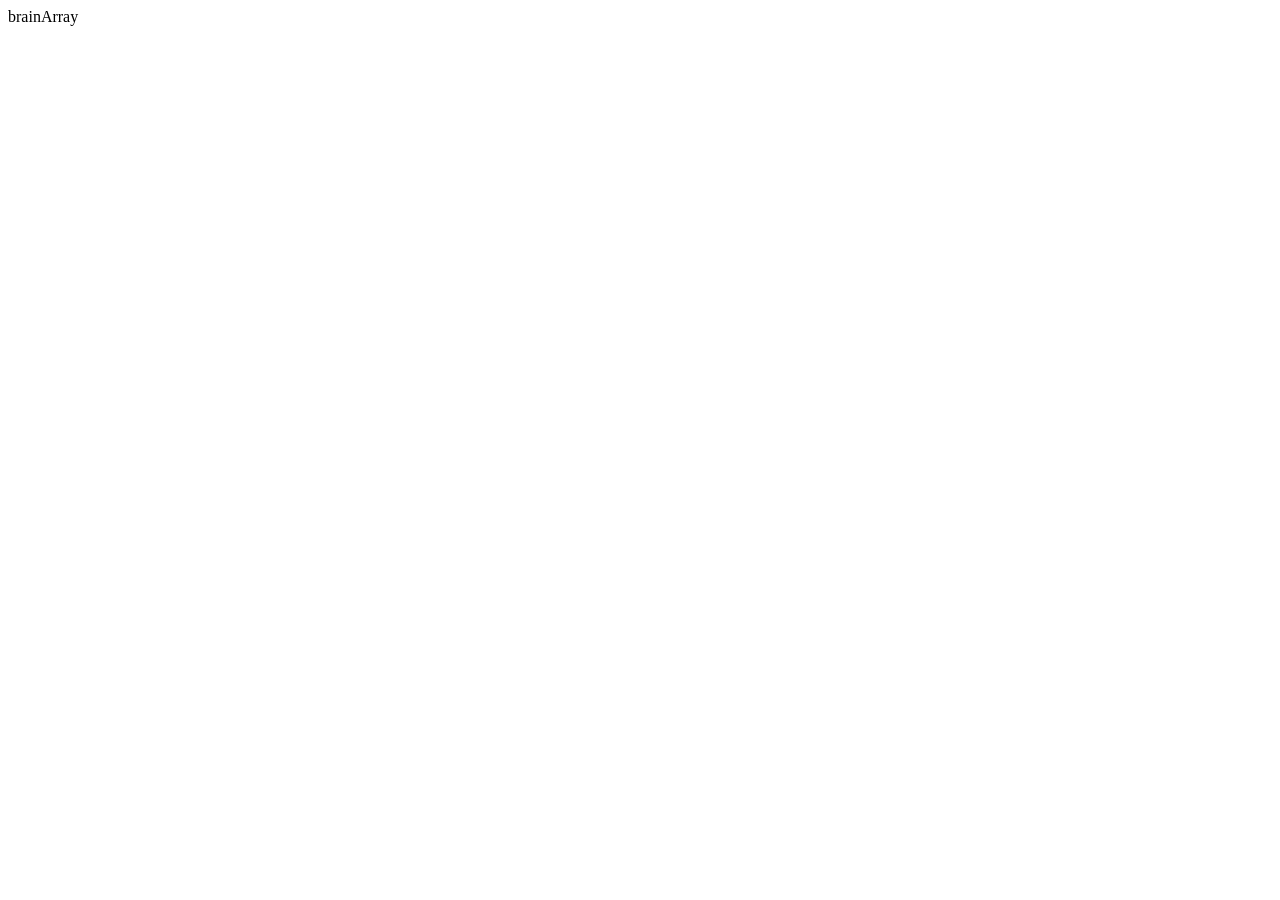
==== index.html @ 882d4b89 "Create index.html" ====
<!DOCTYPE html>
<html lang="en">
<head>
  <meta charset="UTF-8" />
  <meta name="viewport" content="width=device-width, initial-scale=1.0" />
  <title>brainArray</title>
</head>
<body>
  brainArray
</body>
</html>
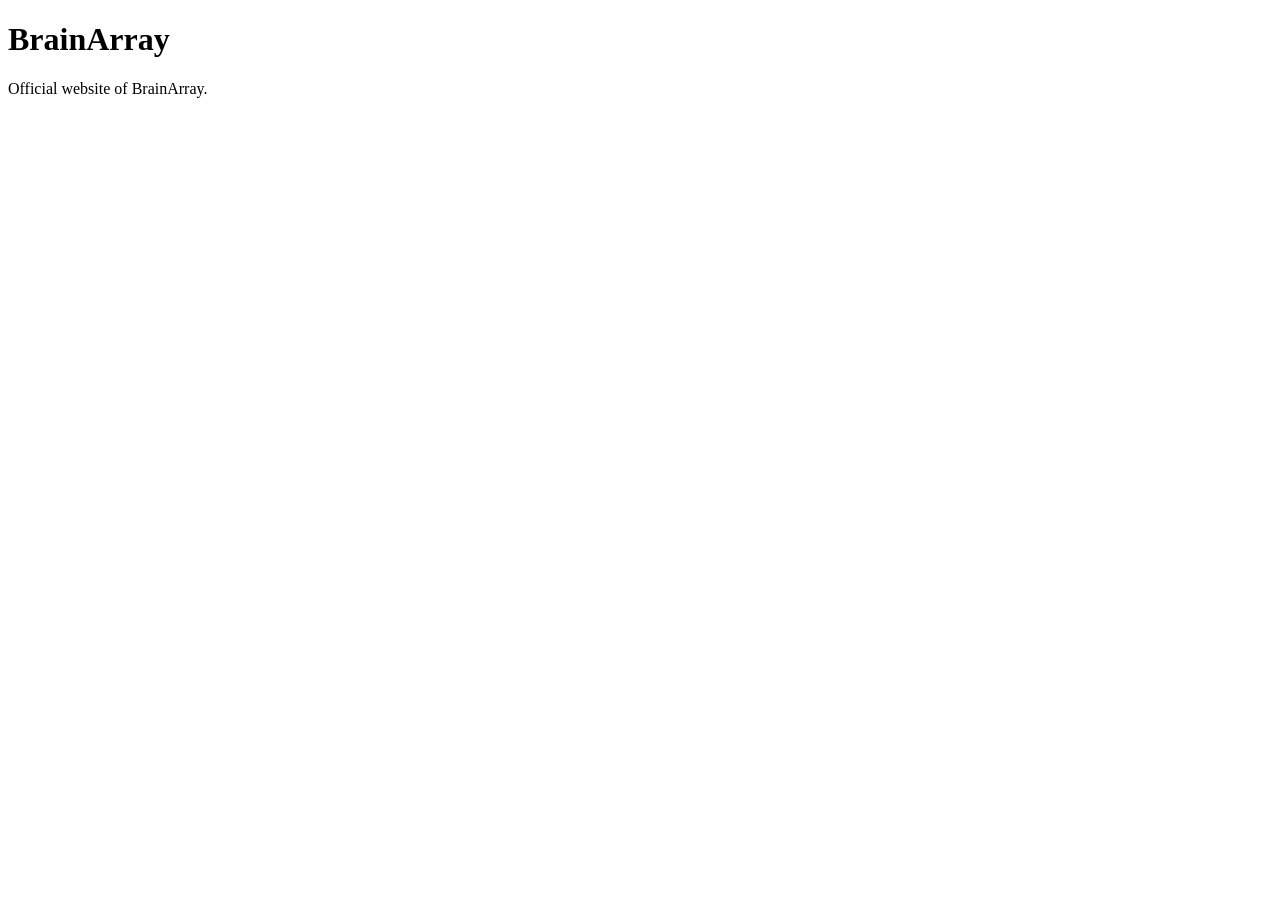
==== commit 7cf938b4: "Update index.html" ====
--- a/index.html
+++ b/index.html
@@ -1,11 +1,12 @@
 <!DOCTYPE html>
 <html lang="en">
 <head>
-  <meta charset="UTF-8" />
-  <meta name="viewport" content="width=device-width, initial-scale=1.0" />
-  <title>brainArray</title>
+  <meta charset="UTF-8">
+  <meta name="viewport" content="width=device-width, initial-scale=1.0">
+  <title>BrainArray</title>
 </head>
 <body>
-  brainArray
+  <h1>BrainArray</h1>
+  <p>Official website of BrainArray.</p>
 </body>
 </html>
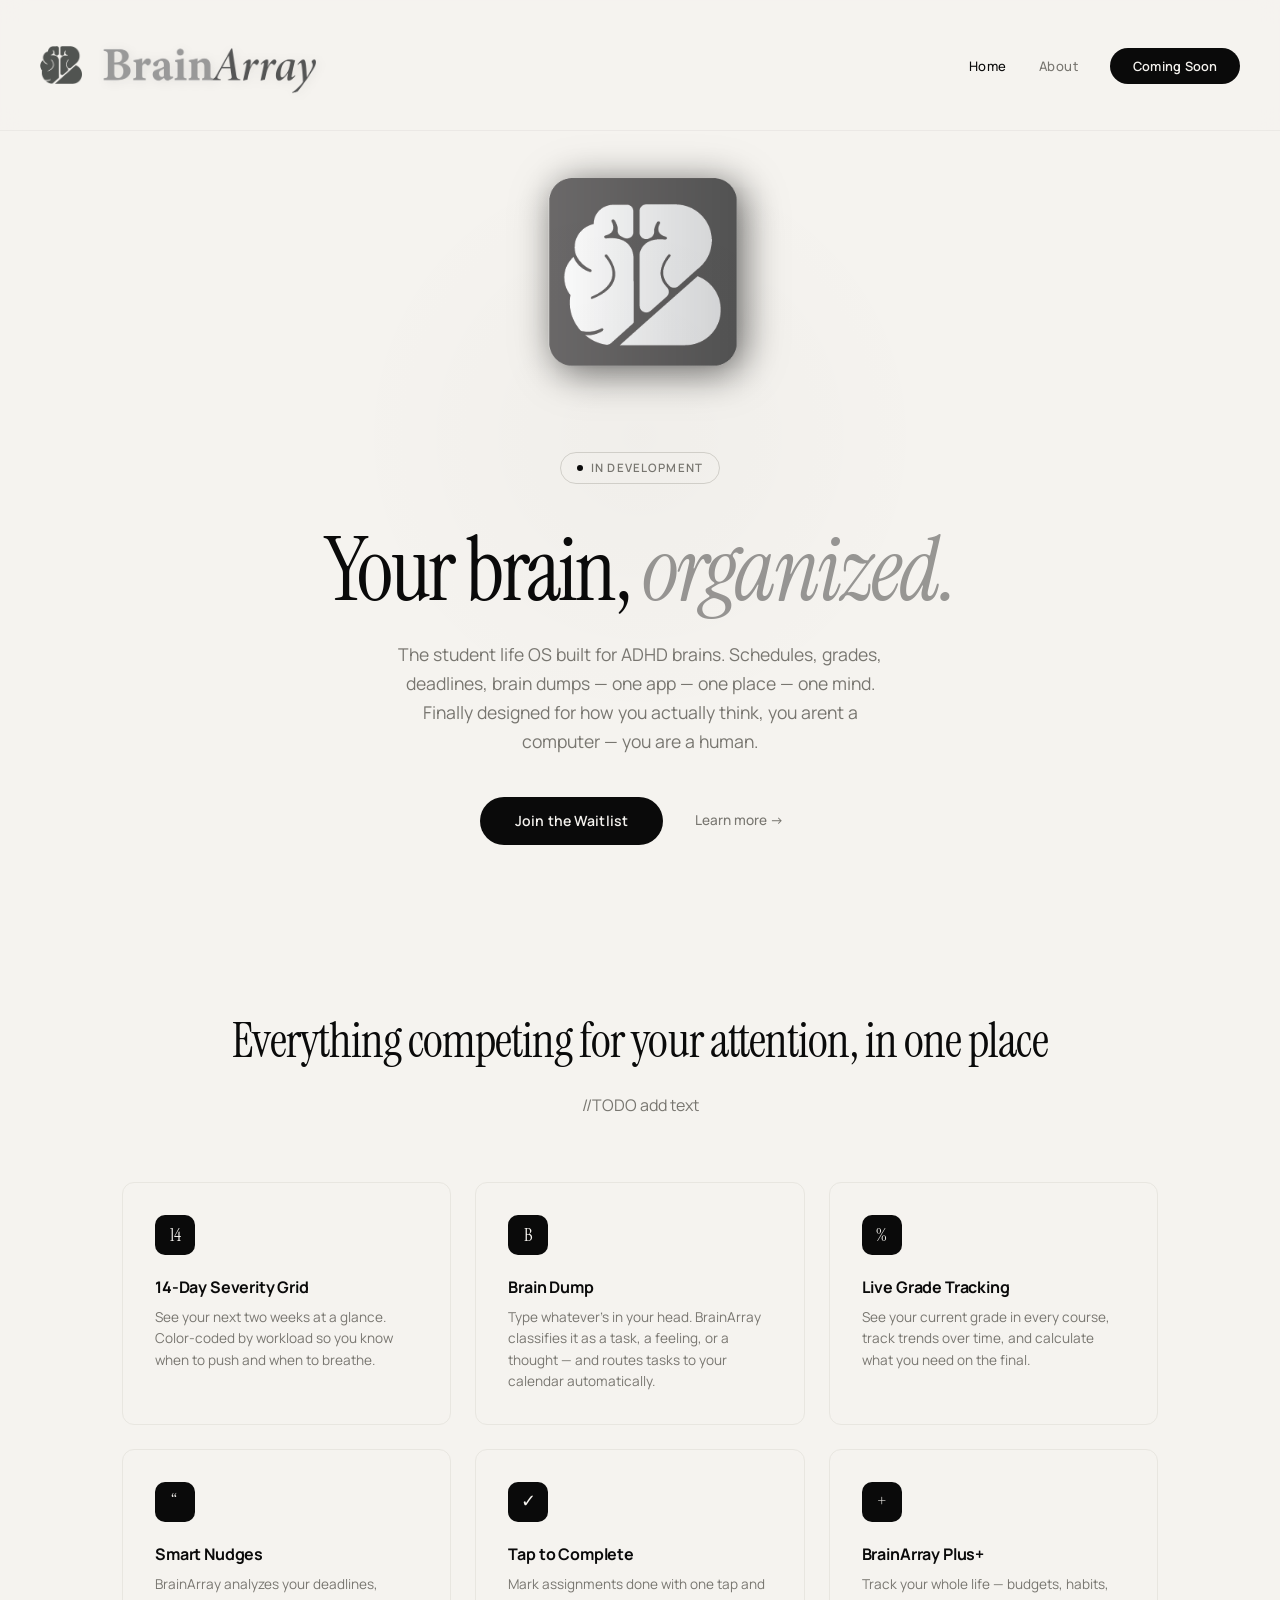
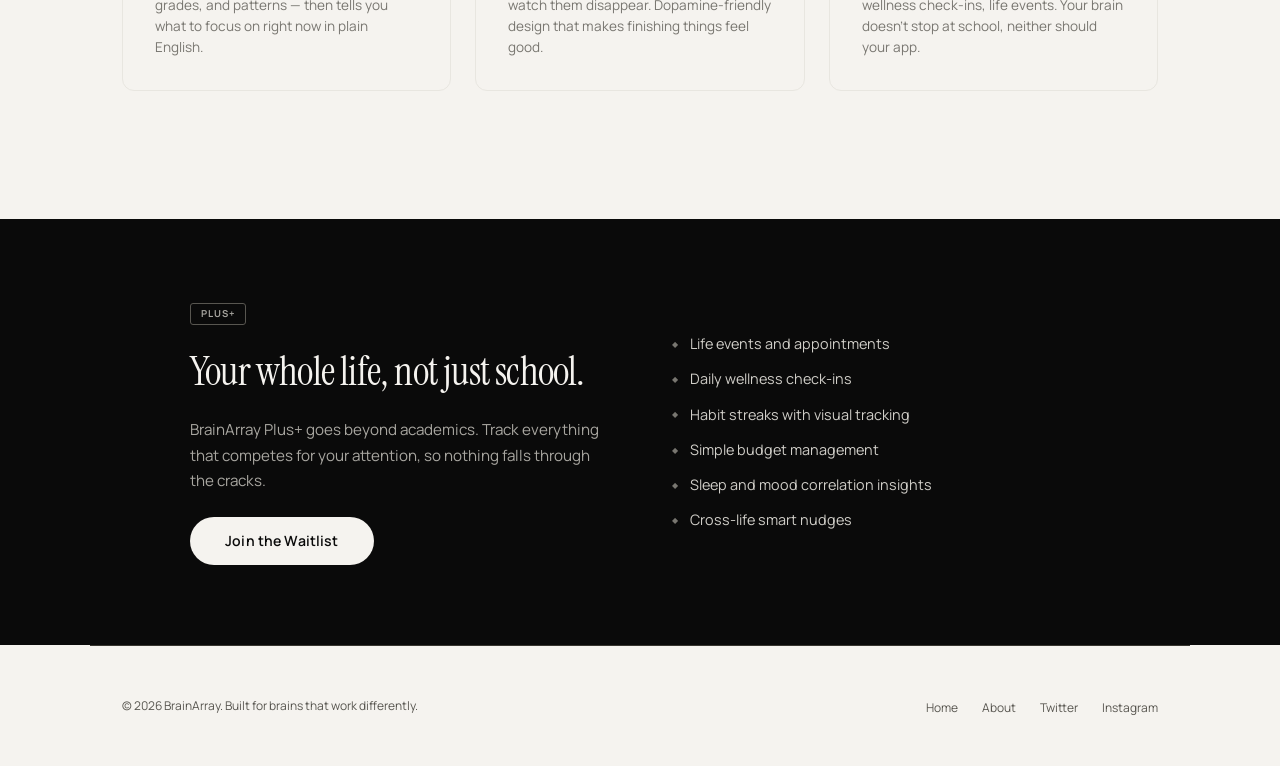
==== commit 088f0673: "Add files via upload" ====
--- a/index.html
+++ b/index.html
@@ -1,12 +1,136 @@
 <!DOCTYPE html>
 <html lang="en">
 <head>
-  <meta charset="UTF-8">
-  <meta name="viewport" content="width=device-width, initial-scale=1.0">
-  <title>BrainArray</title>
+    <meta charset="UTF-8">
+    <meta name="viewport" content="width=device-width, initial-scale=1.0">
+    <meta name="description" content="BrainArray — The student life OS built for ADHD brains. Schedules, grades, deadlines, brain dumps — one app, designed for how you actually think.">
+    <title>BrainArray — Built for brains that work differently</title>
+
+    <!-- Fonts -->
+    <link rel="preconnect" href="https://fonts.googleapis.com">
+    <link rel="preconnect" href="https://fonts.gstatic.com" crossorigin>
+    <link href="https://fonts.googleapis.com/css2?family=Instrument+Serif:ital@0;1&family=Manrope:wght@300;400;500;600;700;800&display=swap" rel="stylesheet">
+
+    <!-- Styles -->
+    <link rel="stylesheet" href="css/reset.css">
+    <link rel="stylesheet" href="css/styles.css">
 </head>
 <body>
-  <h1>BrainArray</h1>
-  <p>Official website of BrainArray.</p>
+
+    <!-- Navigation -->
+ <!-- Navigation -->
+<nav class="nav">
+    <a href="index.html" class="nav__logo">
+        <img src="images/BaBlackIcon@4x.png" alt="BrainArray icon" class="nav__logo-image nav__logo-image--icon">
+        <img src="images/BaTextDark@4x.png" alt="BrainArray wordmark" class="nav__logo-image nav__logo-image--text">
+    </a>
+
+    <ul class="nav__links">
+        <li><a href="index.html" class="nav__link">Home</a></li>
+        <li><a href="pages/about.html" class="nav__link">About</a></li>
+        <li><a href="#" class="nav__cta">Coming Soon</a></li>
+    </ul>
+</nav>
+
+    <!-- Hero -->
+    <section class="hero">
+        <img src="images/BaBlackBackgroundWhiteLogoIcon@4x.png" alt="BrainArray logo" class="hero__logo">
+
+        <div class="hero__badge">
+            <span class="hero__badge-dot"></span>
+            In Development
+        </div>
+        <h1 class="hero__title">Your brain, <em>organized.</em></h1>
+        <p class="hero__subtitle">
+            The student life OS built for ADHD brains.
+            Schedules, grades, deadlines, brain dumps — one app — one place — one mind.
+            Finally designed for how you actually think, you arent a computer — you are a human.
+        </p>
+        <div class="hero__cta-group">
+            <a href="#" class="btn-primary">Join the Waitlist</a>
+            <a href="pages/about.html" class="btn-ghost">Learn more &rarr;</a>
+        </div>
+    </section>
+
+    <!-- Features -->
+    <section class="features">
+        <div class="features__header">
+            <h2>Everything competing for your attention, in one place</h2>
+            <p>//TODO add text </p>
+        </div>
+
+        <div class="features__grid">
+            <div class="feature-card">
+                <div class="feature-card__icon">14</div>
+                <h3 class="feature-card__title">14-Day Severity Grid</h3>
+                <p class="feature-card__desc">See your next two weeks at a glance. Color-coded by workload so you know when to push and when to breathe.</p>
+            </div>
+            <div class="feature-card">
+                <div class="feature-card__icon">B</div>
+                <h3 class="feature-card__title">Brain Dump</h3>
+                <p class="feature-card__desc">Type whatever's in your head. BrainArray classifies it as a task, a feeling, or a thought — and routes tasks to your calendar automatically.</p>
+            </div>
+            <div class="feature-card">
+                <div class="feature-card__icon">%</div>
+                <h3 class="feature-card__title">Live Grade Tracking</h3>
+                <p class="feature-card__desc">See your current grade in every course, track trends over time, and calculate what you need on the final.</p>
+            </div>
+            <div class="feature-card">
+                <div class="feature-card__icon">&ldquo;</div>
+                <h3 class="feature-card__title">Smart Nudges</h3>
+                <p class="feature-card__desc">BrainArray analyzes your deadlines, grades, and patterns — then tells you what to focus on right now in plain English.</p>
+            </div>
+            <div class="feature-card">
+                <div class="feature-card__icon">&#x2713;</div>
+                <h3 class="feature-card__title">Tap to Complete</h3>
+                <p class="feature-card__desc">Mark assignments done with one tap and watch them disappear. Dopamine-friendly design that makes finishing things feel good.</p>
+            </div>
+            <div class="feature-card">
+                <div class="feature-card__icon">+</div>
+                <h3 class="feature-card__title">BrainArray Plus+</h3>
+                <p class="feature-card__desc">Track your whole life — budgets, habits, wellness check-ins, life events. Your brain doesn't stop at school, neither should your app.</p>
+            </div>
+        </div>
+    </section>
+
+    <!-- Plus Section -->
+    <section class="plus">
+        <div class="plus__inner">
+            <div>
+                <div class="plus__badge">PLUS+</div>
+                <h2 class="plus__title">Your whole life, not just school.</h2>
+                <p class="plus__desc">
+                    BrainArray Plus+ goes beyond academics. Track everything
+                    that competes for your attention, so nothing falls through the cracks.
+                </p>
+                <a href="#" class="btn-primary btn-primary--inverted">Join the Waitlist</a>
+            </div>
+            <div>
+                <ul class="plus__features">
+                    <li>Life events and appointments</li>
+                    <li>Daily wellness check-ins</li>
+                    <li>Habit streaks with visual tracking</li>
+                    <li>Simple budget management</li>
+                    <li>Sleep and mood correlation insights</li>
+                    <li>Cross-life smart nudges</li>
+                </ul>
+            </div>
+        </div>
+    </section>
+
+    <!-- Footer -->
+    <footer class="footer footer--dark">
+        <p class="footer__copy">&copy; 2026 BrainArray. Built for brains that work differently.</p>
+        <ul class="footer__links">
+            <li><a href="index.html" class="footer__link">Home</a></li>
+            <li><a href="pages/about.html" class="footer__link">About</a></li>
+            <li><a href="#" class="footer__link">Twitter</a></li>
+            <li><a href="#" class="footer__link">Instagram</a></li>
+        </ul>
+    </footer>
+
+    <!-- Scripts -->
+    <script src="js/main.js"></script>
+
 </body>
 </html>
--- a/css/styles.css
+++ b/css/styles.css
@@ -0,0 +1,602 @@
+/* ====================================
+   BrainArray — Main Stylesheet
+   ==================================== */
+
+
+/* ---- Design Tokens ---- */
+
+:root {
+    /* Colors */
+    --color-black: #0a0a0a;
+    --color-white: #f5f3ef;
+    --color-gray-100: #e8e6e0;
+    --color-gray-200: #d0cec8;
+    --color-gray-300: #a8a6a0;
+    --color-gray-400: #787670;
+    --color-gray-500: #585650;
+    --color-gray-600: #383630;
+    --color-gray-700: #1a1a18;
+
+    /* Typography */
+    --font-display: 'Instrument Serif', Georgia, serif;
+    --font-body: 'Manrope', system-ui, sans-serif;
+    --font-mono: 'JetBrains Mono', monospace;
+
+    /* Spacing */
+    --space-xs: 0.25rem;
+    --space-sm: 0.5rem;
+    --space-md: 1rem;
+    --space-lg: 2rem;
+    --space-xl: 4rem;
+    --space-2xl: 6rem;
+    --space-3xl: 8rem;
+
+    /* Layout */
+    --max-width: 1100px;
+    --max-width-narrow: 750px;
+
+    /* Transitions */
+    --ease-out: cubic-bezier(0.16, 1, 0.3, 1);
+    --transition-fast: 0.2s ease;
+    --transition-med: 0.3s ease;
+}
+
+
+/* ---- Base ---- */
+
+body {
+    font-family: var(--font-body);
+    background: var(--color-white);
+    color: var(--color-black);
+    overflow-x: hidden;
+}
+
+::selection {
+    background: var(--color-black);
+    color: var(--color-white);
+}
+
+
+/* ---- Animations ---- */
+
+@keyframes fadeUp {
+    from { opacity: 0; transform: translateY(20px); }
+    to { opacity: 1; transform: translateY(0); }
+}
+
+@keyframes fadeDown {
+    from { opacity: 0; transform: translateY(-10px); }
+    to { opacity: 1; transform: translateY(0); }
+}
+
+@keyframes pulse {
+    0%, 100% { opacity: 0.4; }
+    50% { opacity: 1; }
+}
+
+
+/* ====================================
+   Components
+   ==================================== */
+
+
+/* ---- Navigation ---- */
+
+.nav {
+    position: fixed;
+    top: 0; left: 0; right: 0;
+    z-index: 100;
+    padding: 1.25rem 2.5rem;
+    display: flex;
+    align-items: center;
+    justify-content: space-between;
+    background: rgba(245, 243, 239, 0.85);
+    backdrop-filter: blur(12px);
+    -webkit-backdrop-filter: blur(12px);
+    border-bottom: 1px solid rgba(0, 0, 0, 0.04);
+    transition: var(--transition-med);
+}
+
+.nav__logo {
+    display: flex;
+    align-items: center;
+    gap: 0.5rem;
+}
+
+.nav__logo-image {
+    display: block;
+    width: auto;
+    object-fit: contain;
+}
+
+.nav__logo-image--icon {
+    height: 38px;
+}
+
+.nav__logo-image--text {
+    height: 90px;
+    padding-top: 15px;
+}
+
+.nav__links {
+    display: flex;
+    align-items: center;
+    gap: 2rem;
+}
+
+.nav__link {
+    font-size: 0.82rem;
+    font-weight: 500;
+    color: var(--color-gray-400);
+    letter-spacing: 0.04em;
+    transition: color var(--transition-fast);
+}
+
+.nav__link:hover,
+.nav__link--active {
+    color: var(--color-black);
+}
+
+.nav__cta {
+    background: var(--color-black);
+    color: var(--color-white);
+    padding: 0.55rem 1.4rem;
+    border-radius: 100px;
+    font-size: 0.8rem;
+    font-weight: 600;
+    letter-spacing: 0.02em;
+    transition: transform var(--transition-fast), box-shadow var(--transition-fast);
+}
+
+.nav__cta:hover {
+    transform: translateY(-1px);
+    box-shadow: 0 4px 20px rgba(0, 0, 0, 0.15);
+    color: var(--color-white);
+}
+
+
+/* ---- Buttons ---- */
+
+.btn-primary {
+    display: inline-block;
+    background: var(--color-black);
+    color: var(--color-white);
+    padding: 0.85rem 2.2rem;
+    border-radius: 100px;
+    font-size: 0.88rem;
+    font-weight: 600;
+    letter-spacing: 0.01em;
+    transition: transform var(--transition-fast), box-shadow var(--transition-fast);
+    border: none;
+    cursor: pointer;
+}
+
+.btn-primary:hover {
+    transform: translateY(-2px);
+    box-shadow: 0 6px 30px rgba(0, 0, 0, 0.18);
+    color: var(--color-white);
+}
+
+.btn-primary--inverted {
+    background: var(--color-white);
+    color: var(--color-black);
+}
+
+.btn-primary--inverted:hover {
+    color: var(--color-black);
+}
+
+.btn-ghost {
+    display: inline-block;
+    color: var(--color-gray-400);
+    font-size: 0.85rem;
+    font-weight: 500;
+    padding: 0.85rem 1rem;
+    transition: color var(--transition-fast);
+}
+
+.btn-ghost:hover {
+    color: var(--color-black);
+}
+
+
+/* ---- Hero ---- */
+
+.hero {
+    min-height: 100vh;
+    display: flex;
+    flex-direction: column;
+    align-items: center;
+    justify-content: center;
+    text-align: center;
+    padding: var(--space-3xl) var(--space-lg) var(--space-xl);
+    position: relative;
+    overflow: hidden;
+}
+
+.hero::before {
+    content: '';
+    position: absolute;
+    top: 15%;
+    left: 50%;
+    transform: translateX(-50%);
+    width: 600px;
+    height: 600px;
+    background: radial-gradient(circle, rgba(0, 0, 0, 0.02) 0%, transparent 70%);
+    pointer-events: none;
+}
+
+.hero__logo {
+    display: block;
+    height: 300px;
+    width: auto;
+    margin-bottom: 1.5rem;
+    padding-left: 18px;
+}
+
+.hero__badge {
+    display: inline-flex;
+    align-items: center;
+    gap: 0.5rem;
+    padding: 0.4rem 1rem;
+    border: 1px solid var(--color-gray-200);
+    border-radius: 100px;
+    font-size: 0.72rem;
+    font-weight: 600;
+    color: var(--color-gray-400);
+    letter-spacing: 0.1em;
+    text-transform: uppercase;
+    margin-bottom: 2.5rem;
+    animation: fadeDown 0.6s ease both 0.1s;
+}
+
+.hero__badge-dot {
+    width: 6px;
+    height: 6px;
+    background: var(--color-black);
+    border-radius: 50%;
+    animation: pulse 2s ease-in-out infinite;
+}
+
+.hero__title {
+    font-family: var(--font-display);
+    font-size: clamp(3rem, 7vw, 5.5rem);
+    font-weight: 400;
+    line-height: 1.05;
+    letter-spacing: -0.03em;
+    max-width: 800px;
+    margin-bottom: 1.5rem;
+    animation: fadeUp 0.7s ease both 0.2s;
+}
+
+.hero__title em {
+    font-style: italic;
+    opacity: 0.4;
+}
+
+.hero__subtitle {
+    font-size: 1.1rem;
+    font-weight: 400;
+    color: var(--color-gray-400);
+    max-width: 500px;
+    line-height: 1.65;
+    margin-bottom: 2.5rem;
+    animation: fadeUp 0.7s ease both 0.35s;
+}
+
+.hero__cta-group {
+    display: flex;
+    gap: 1rem;
+    align-items: center;
+    animation: fadeUp 0.7s ease both 0.5s;
+}
+
+
+/* ---- Features ---- */
+
+.features {
+    padding: var(--space-2xl) var(--space-lg) var(--space-3xl);
+    max-width: var(--max-width);
+    margin: 0 auto;
+}
+
+.features__header {
+    text-align: center;
+    margin-bottom: var(--space-xl);
+}
+
+.features__header h2 {
+    font-family: var(--font-display);
+    font-size: clamp(2rem, 4vw, 3rem);
+    font-weight: 400;
+    letter-spacing: -0.02em;
+    margin-bottom: var(--space-md);
+}
+
+.features__header p {
+    color: var(--color-gray-400);
+    font-size: 1rem;
+    max-width: 480px;
+    margin: 0 auto;
+    line-height: 1.6;
+}
+
+.features__grid {
+    display: grid;
+    grid-template-columns: repeat(3, 1fr);
+    gap: 1.5rem;
+}
+
+.feature-card {
+    padding: 2rem;
+    border: 1px solid var(--color-gray-100);
+    border-radius: 12px;
+    transition: all var(--transition-med);
+    position: relative;
+    overflow: hidden;
+}
+
+.feature-card::after {
+    content: '';
+    position: absolute;
+    top: 0; left: 0; right: 0;
+    height: 2px;
+    background: var(--color-black);
+    transform: scaleX(0);
+    transform-origin: left;
+    transition: transform 0.4s var(--ease-out);
+}
+
+.feature-card:hover {
+    border-color: var(--color-gray-200);
+    transform: translateY(-3px);
+}
+
+.feature-card:hover::after {
+    transform: scaleX(1);
+}
+
+.feature-card__icon {
+    width: 40px;
+    height: 40px;
+    background: var(--color-black);
+    color: var(--color-white);
+    border-radius: 10px;
+    display: flex;
+    align-items: center;
+    justify-content: center;
+    font-family: var(--font-display);
+    font-size: 1.1rem;
+    margin-bottom: 1.25rem;
+}
+
+.feature-card__title {
+    font-size: 1rem;
+    font-weight: 700;
+    margin-bottom: 0.5rem;
+    letter-spacing: -0.01em;
+}
+
+.feature-card__desc {
+    color: var(--color-gray-400);
+    font-size: 0.85rem;
+    line-height: 1.55;
+}
+
+
+/* ---- Plus Section ---- */
+
+.plus {
+    padding: 5rem var(--space-lg);
+    background: var(--color-black);
+    color: var(--color-white);
+}
+
+.plus__inner {
+    max-width: 900px;
+    margin: 0 auto;
+    display: grid;
+    grid-template-columns: 1fr 1fr;
+    gap: 4rem;
+    align-items: center;
+}
+
+.plus__badge {
+    display: inline-block;
+    font-size: 0.6rem;
+    font-weight: 700;
+    padding: 0.2rem 0.6rem;
+    border: 1px solid var(--color-gray-500);
+    border-radius: 3px;
+    letter-spacing: 0.12em;
+    color: var(--color-gray-300);
+    margin-bottom: 1rem;
+}
+
+.plus__title {
+    font-family: var(--font-display);
+    font-size: 2.5rem;
+    font-weight: 400;
+    letter-spacing: -0.02em;
+    margin-bottom: 1rem;
+}
+
+.plus__desc {
+    color: var(--color-gray-300);
+    font-size: 0.95rem;
+    line-height: 1.65;
+    margin-bottom: 1.5rem;
+}
+
+.plus__features {
+    display: flex;
+    flex-direction: column;
+    gap: 0.85rem;
+}
+
+.plus__features li {
+    display: flex;
+    align-items: center;
+    gap: 0.75rem;
+    font-size: 0.9rem;
+    color: var(--color-gray-200);
+}
+
+.plus__features li::before {
+    content: '\25C6';
+    font-size: 0.5rem;
+    color: var(--color-gray-400);
+}
+
+
+/* ---- Footer ---- */
+
+.footer {
+    padding: 3rem var(--space-lg);
+    border-top: 1px solid var(--color-gray-100);
+    display: flex;
+    align-items: center;
+    justify-content: space-between;
+    max-width: var(--max-width);
+    margin: 0 auto;
+}
+
+.footer__copy {
+    font-size: 0.75rem;
+    color: var(--color-gray-300);
+}
+
+.footer__links {
+    display: flex;
+    gap: 1.5rem;
+}
+
+.footer__link {
+    font-size: 0.75rem;
+    color: var(--color-gray-300);
+    transition: color var(--transition-fast);
+}
+
+.footer__link:hover {
+    color: var(--color-black);
+}
+
+/* Footer on dark backgrounds */
+.footer--dark {
+    border-top-color: var(--color-gray-600);
+}
+
+.footer--dark .footer__copy,
+.footer--dark .footer__link {
+    color: var(--color-gray-500);
+}
+
+.footer--dark .footer__link:hover {
+    color: var(--color-gray-300);
+}
+
+
+/* ---- About Page ---- */
+
+.about-hero {
+    padding: 10rem var(--space-lg) var(--space-xl);
+    max-width: var(--max-width-narrow);
+    margin: 0 auto;
+}
+
+.about-hero__title {
+    font-family: var(--font-display);
+    font-size: clamp(2.5rem, 5vw, 4rem);
+    font-weight: 400;
+    letter-spacing: -0.03em;
+    line-height: 1.1;
+    animation: fadeUp 0.6s ease both 0.1s;
+}
+
+.about-content {
+    max-width: var(--max-width-narrow);
+    margin: 0 auto;
+    padding: 0 var(--space-lg) var(--space-2xl);
+}
+
+.about-content__text {
+    font-size: 1.05rem;
+    line-height: 1.75;
+    color: var(--color-gray-500);
+    margin-bottom: 1.5rem;
+}
+
+.about-content__text--lead {
+    font-size: 1.2rem;
+    color: var(--color-gray-600);
+}
+
+.about-content__divider {
+    width: 40px;
+    height: 2px;
+    background: var(--color-black);
+    margin: 2.5rem 0;
+}
+
+.about-values {
+    display: grid;
+    grid-template-columns: 1fr 1fr;
+    gap: 2rem;
+    margin: 3rem 0;
+}
+
+.about-value__title {
+    font-size: 0.95rem;
+    font-weight: 700;
+    margin-bottom: 0.4rem;
+}
+
+.about-value__desc {
+    font-size: 0.88rem;
+    color: var(--color-gray-400);
+    line-height: 1.55;
+}
+
+
+/* ====================================
+   Responsive
+   ==================================== */
+
+@media (max-width: 768px) {
+    .nav {
+        padding: 1rem 1.5rem;
+    }
+
+    .nav__links {
+        gap: 1.25rem;
+    }
+
+    .features__grid {
+        grid-template-columns: 1fr;
+    }
+
+    .plus__inner {
+        grid-template-columns: 1fr;
+        gap: 2rem;
+    }
+
+    .about-values {
+        grid-template-columns: 1fr;
+    }
+
+    .footer {
+        flex-direction: column;
+        gap: 1rem;
+        text-align: center;
+    }
+
+    .hero__cta-group {
+        flex-direction: column;
+    }
+}
+
+@media (max-width: 480px) {
+    .nav__link:not(.nav__cta) {
+        display: none;
+    }
+}
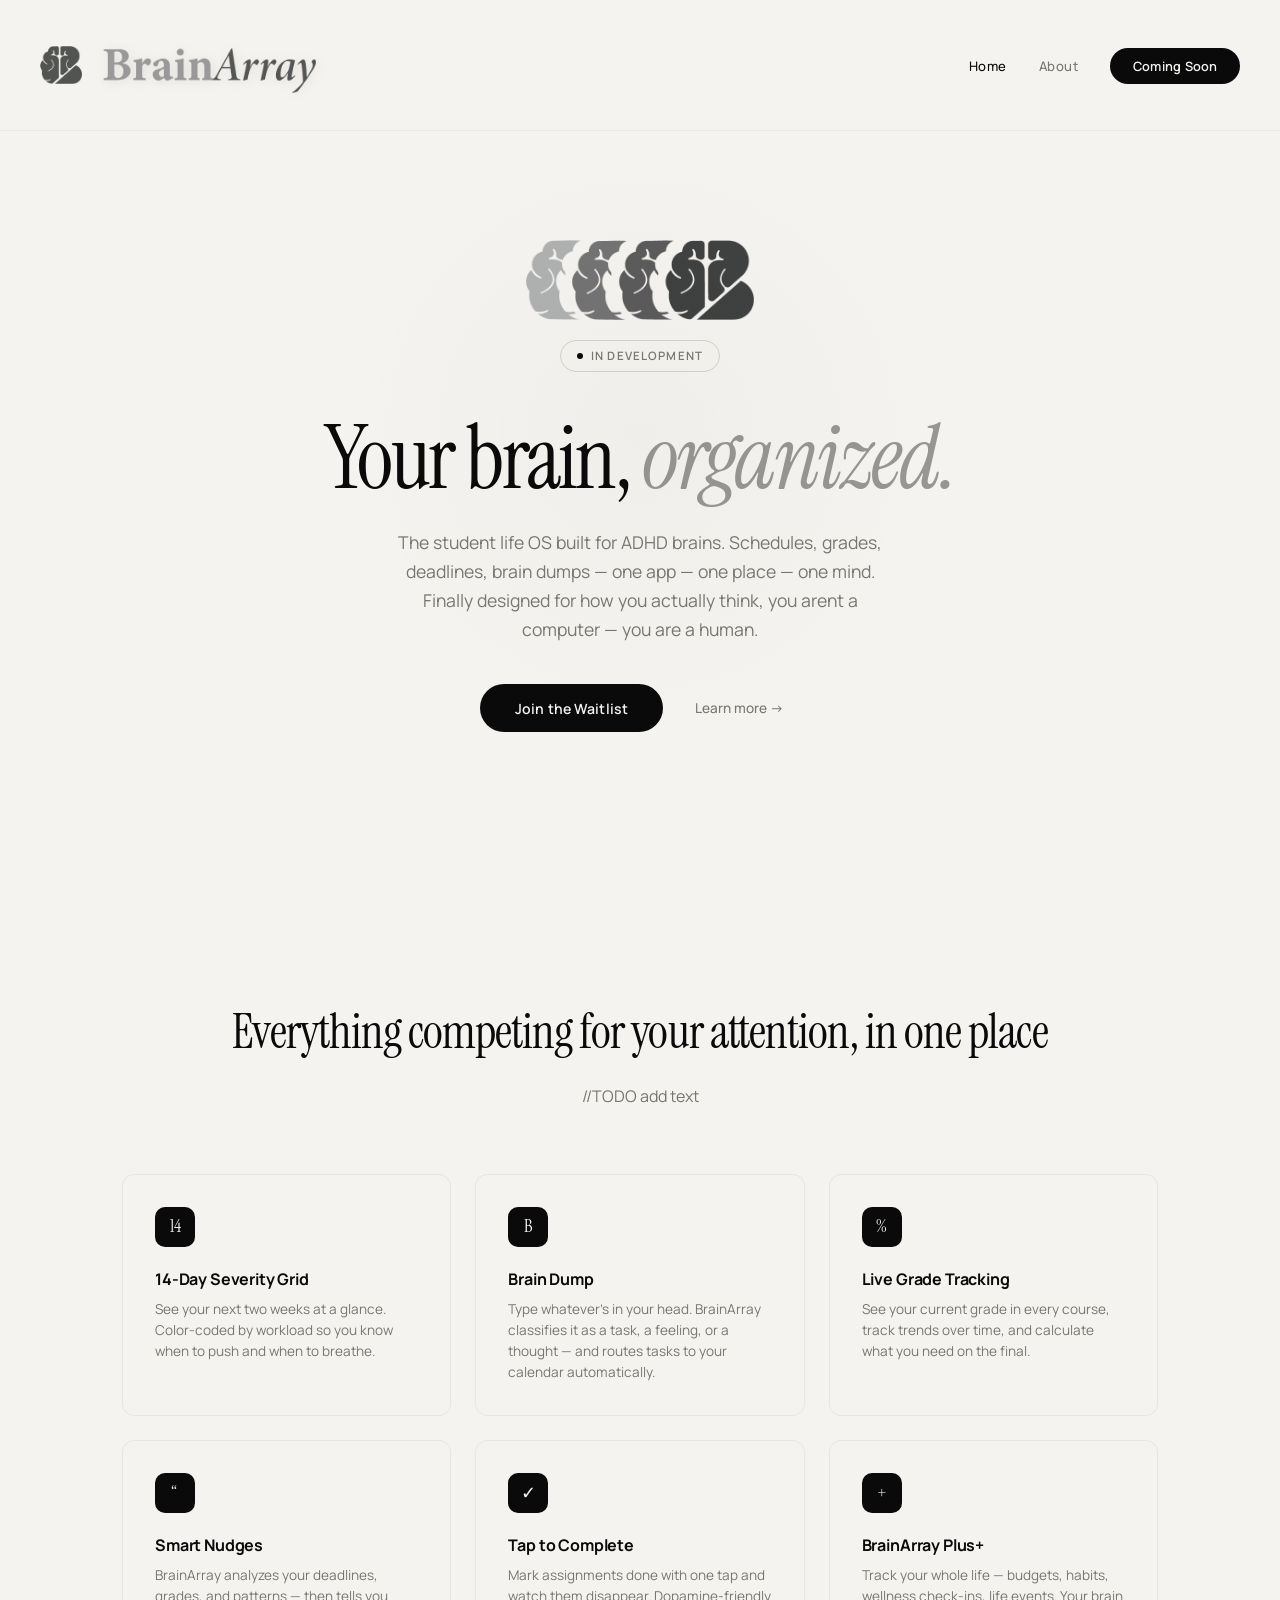
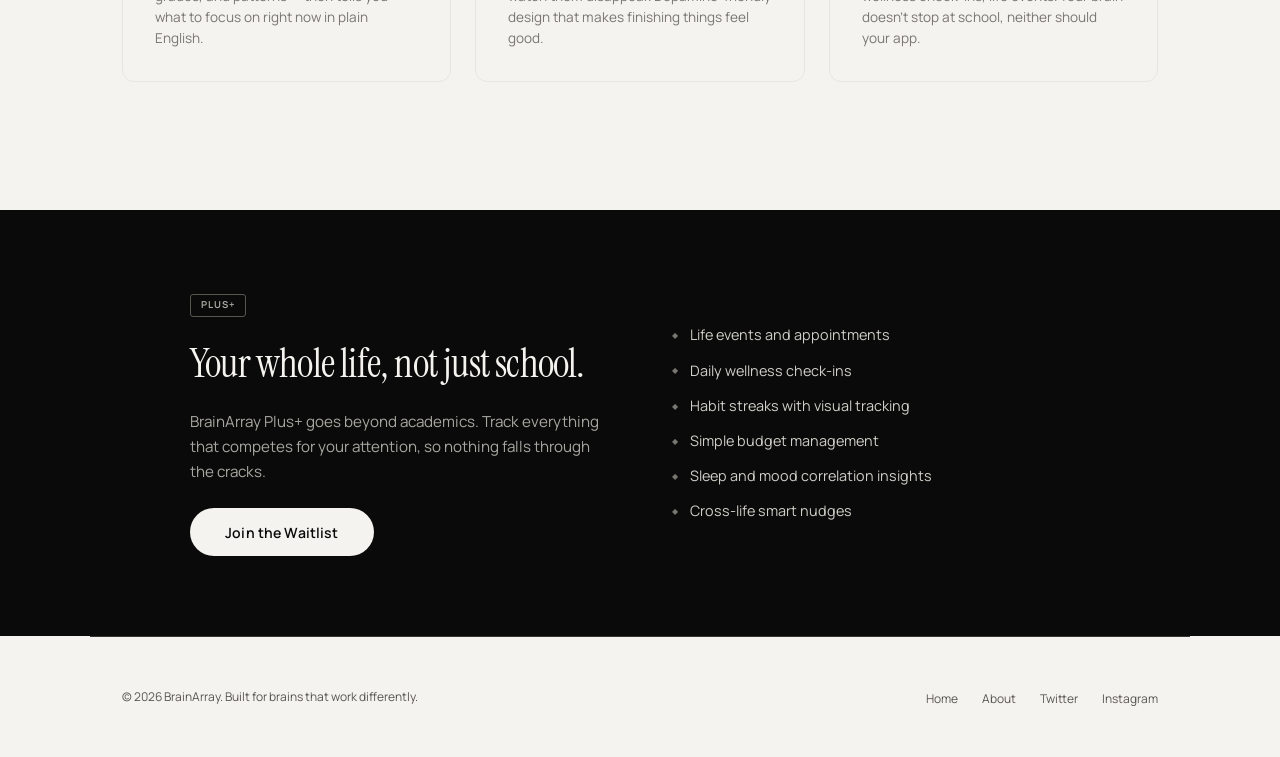
==== commit 16c4197b: "new hero logo" ====
--- a/index.html
+++ b/index.html
@@ -34,7 +34,7 @@
 
     <!-- Hero -->
     <section class="hero">
-        <img src="images/BaBlackBackgroundWhiteLogoIcon@4x.png" alt="BrainArray logo" class="hero__logo">
+        <img src="images/BaLogoExt@4x.png" alt="BrainArray logo" class="hero__logo">
 
         <div class="hero__badge">
             <span class="hero__badge-dot"></span>
--- a/css/styles.css
+++ b/css/styles.css
@@ -86,7 +86,7 @@
     position: fixed;
     top: 0; left: 0; right: 0;
     z-index: 100;
-    padding: 1.25rem 2.5rem;
+    padding: 0.7rem 2rem;
     display: flex;
     align-items: center;
     justify-content: space-between;
@@ -228,10 +228,10 @@
 
 .hero__logo {
     display: block;
-    height: 300px;
+    height: 80px;
     width: auto;
-    margin-bottom: 1.5rem;
-    padding-left: 18px;
+    margin-top: 0.5rem;
+    margin-bottom: 1.25rem;
 }
 
 .hero__badge {
@@ -565,10 +565,28 @@
 @media (max-width: 768px) {
     .nav {
         padding: 1rem 1.5rem;
+        flex-direction: column;
+        align-items: center;
+        justify-content: center;
+        gap: 0.85rem;
+    }
+
+     .hero {
+        padding-top: 12rem;
+    }
+
+    .nav__logo {
+        justify-content: center;
+        flex-wrap: wrap;
     }
 
     .nav__links {
-        gap: 1.25rem;
+        width: 100%;
+        display: flex;
+        justify-content: center;
+        align-items: center;
+        flex-wrap: wrap;
+        gap: 0.75rem 1rem;
     }
 
     .features__grid {
@@ -596,7 +614,21 @@
 }
 
 @media (max-width: 480px) {
-    .nav__link:not(.nav__cta) {
-        display: none;
-    }
-}
+    .nav {
+        padding: 1rem;
+    }
+
+    .nav__links {
+        gap: 0.5rem 0.75rem;
+    }
+
+    .nav__link,
+    .nav__cta {
+        display: inline-block;
+        font-size: 0.78rem;
+    }
+
+  
+}
+
+
